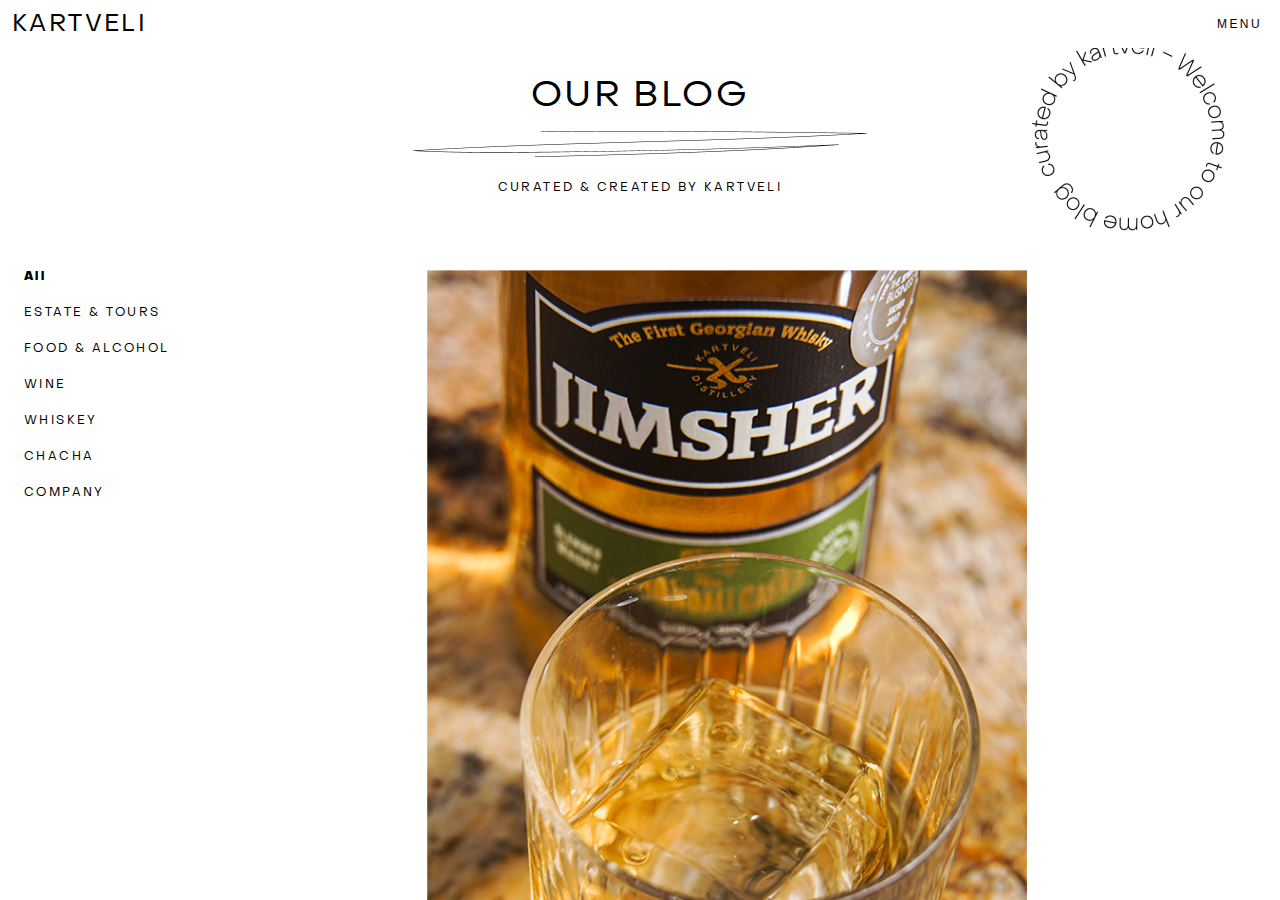
==== blog.html @ a3e2cf4c "Blog page" ====
<!DOCTYPE html>
<html lang="en">
  <head>
    <meta charset="UTF-8" />
    <meta http-equiv="X-UA-Compatible" content="IE=edge" />
    <meta name="viewport" content="width=device-width, initial-scale=1.0" />
    <link rel="stylesheet" href="./css/main.css" />
    <title>Document</title>
  </head>
  <body>
    <header class="black">
      <div class="line">
        <a href="index.html"> <h1>KARTVELI</h1></a>
        <button id="nav">MENU</button>
      </div>
      <nav id="navbar">
        <ul>
          <li class="empty-li"></li>
          <li class="empty-li"></li>
          <li class="empty-li"></li>
          <li class="empty-li"></li>
          <li class="empty-li"></li>
          <li class="empty-li"></li>
          <li><a href="index.html">HOME</a></li>
          <li><a href="blog.html">BLOG</a></li>
          <li><a href="history.html">HISTORY</a></li>
          <li><a href="strategy.html">STRATEGY</a></li>
          <li><a href="brands.html">OUR BRANDS</a></li>
          <li><a href="estate.html">ESTATE</a></li>
        </ul>
        <div class="flex space-between nav-bottom align-center">
          <div class="flex align-center">
            <img src="./assets/images/instagram.svg" />
            <img src="./assets/images/twitter.svg" />
            <img src="./assets/images/facebook.svg" />
            <a href="#" class="pl-2">CONTACT</a>
          </div>
          <div>
            <a href="#">EN</a>
            <a href="#">GE</a>
          </div>
        </div>
      </nav>
    </header>

    <section class="quarter-container blog-header">
      <h1>OUR BLOG</h1>
      <img src="./assets/images/blog/lines.png" />
      <h2>CURATED & created by kartveli</h2>
      <img class="blog-circle" src="./assets/images/blog/circletext.png" />
    </section>
    <section class="half-container blog">
      <div class="categories">
        <ul>
          <li class="active"><a href="?category=all">All</a></li>
          <li><a href="?category=estate">ESTATE & TOURS</a></li>
          <li><a href="?category=food">FOOD & ALCOHOL</a></li>
          <li><a href="?category=wine">WINE</a></li>
          <li><a href="?category=whiskey">WHISKEY</a></li>
          <li><a href="?category=chacha">CHACHA</a></li>
          <li><a href="?category=company">COMPANY</a></li>
        </ul>
      </div>
      <div class="blogs-container">
        <a href="blogpost.html">
          <div class="blogpost">
            <img src="./assets/images/blog/1.png" alt="Blog post image" />
            <p>WHiskey degustation Tours</p>
          </div></a
        >
        <a href="blogpost.html">
          <div class="blogpost">
            <img src="./assets/images/blog/2.png" alt="Blog post image" />
            <p>WHiskey degustation Tours</p>
          </div></a
        >
        <a href="blogpost.html">
          <div class="blogpost">
            <img src="./assets/images/blog/2.png" alt="Blog post image" />
            <p>WHiskey degustation Tours</p>
          </div></a
        >
        <a href="blogpost.html">
          <div class="blogpost">
            <img src="./assets/images/blog/2.png" alt="Blog post image" />
            <p>WHiskey degustation Tours</p>
          </div></a
        >
      </div>
    </section>
  </body>
  <script
    src="https://cdnjs.cloudflare.com/ajax/libs/jquery/3.6.0/jquery.min.js"
    integrity="sha512-894YE6QWD5I59HgZOGReFYm4dnWc1Qt5NtvYSaNcOP+u1T9qYdvdihz0PPSiiqn/+/3e7Jo4EaG7TubfWGUrMQ=="
    crossorigin="anonymous"
    referrerpolicy="no-referrer"
  ></script>
  <script src="./js/index.js"></script>
</html>
---- css/main.css ----
/* http://meyerweb.com/eric/tools/css/reset/ 
   v2.0 | 20110126
   License: none (public domain)
*/
html,
body,
div,
span,
applet,
object,
iframe,
h1,
h2,
h3,
h4,
h5,
h6,
p,
blockquote,
pre,
a,
abbr,
acronym,
address,
big,
cite,
code,
del,
dfn,
em,
img,
ins,
kbd,
q,
s,
samp,
small,
strike,
strong,
sub,
sup,
tt,
var,
b,
u,
i,
center,
dl,
dt,
dd,
ol,
ul,
li,
fieldset,
form,
label,
legend,
table,
caption,
tbody,
tfoot,
thead,
tr,
th,
td,
article,
aside,
canvas,
details,
embed,
figure,
figcaption,
footer,
header,
hgroup,
menu,
nav,
output,
ruby,
section,
summary,
time,
mark,
audio,
video {
  margin: 0;
  padding: 0;
  border: 0;
  font-size: 100%;
  font: inherit;
  vertical-align: baseline;
}

/* HTML5 display-role reset for older browsers */
article,
aside,
details,
figcaption,
figure,
footer,
header,
hgroup,
menu,
nav,
section {
  display: block;
}

body {
  line-height: 1;
}

ol,
ul {
  list-style: none;
}

blockquote,
q {
  quotes: none;
}

blockquote:before, blockquote:after {
  content: "";
  content: none;
}

q:before, q:after {
  content: "";
  content: none;
}

table {
  border-collapse: collapse;
  border-spacing: 0;
}

@font-face {
  font-family: "Object Sans Heavy Slanted";
  src: url("../assets/fonts/PPObjectSans-HeavySlanted.otf");
}

@font-face {
  font-family: "Object Sans Slanted";
  src: url("../assets/fonts/PPObjectSans-Slanted.otf");
}

@font-face {
  font-family: "Object Sans";
  src: url("../assets/fonts/PPObjectSans-Regular.otf");
}

@font-face {
  font-family: "Object Sans Heavy";
  src: url("../assets/fonts/PPObjectSans-Heavy.otf");
}

* {
  -webkit-box-sizing: border-box;
          box-sizing: border-box;
  text-decoration: none;
  scroll-behavior: smooth;
}

::-webkit-scrollbar {
  width: 0;
  /* Remove scrollbar space */
  background: transparent;
  /* Optional: just make scrollbar invisible */
}

/* Optional: show position indicator in red */
::-webkit-scrollbar-thumb {
  background: #ff0000;
}

@media only screen and (max-width: 768px) {
  .empty-li {
    display: none;
  }
}

.container {
  height: 100vh;
  width: 100vw;
  background-position: center;
  background-size: cover;
  display: -webkit-box;
  display: -ms-flexbox;
  display: flex;
  -webkit-box-align: center;
      -ms-flex-align: center;
          align-items: center;
  -webkit-box-pack: center;
      -ms-flex-pack: center;
          justify-content: center;
}

@media only screen and (max-width: 768px) {
  .container {
    height: -webkit-fill-available;
  }
}

.quarter-container {
  height: 30vh;
  width: 100%;
  background-position: center;
  background-size: cover;
  display: -webkit-box;
  display: -ms-flexbox;
  display: flex;
  -webkit-box-align: center;
      -ms-flex-align: center;
          align-items: center;
  -webkit-box-pack: center;
      -ms-flex-pack: center;
          justify-content: center;
}

@media only screen and (max-width: 768px) {
  .quarter-container {
    height: -webkit-fill-available;
  }
}

.half-container {
  height: 70vh;
  width: 100%;
  background-position: center;
  background-size: cover;
  display: -webkit-box;
  display: -ms-flexbox;
  display: flex;
  -webkit-box-align: center;
      -ms-flex-align: center;
          align-items: center;
  -webkit-box-pack: center;
      -ms-flex-pack: center;
          justify-content: center;
}

@media only screen and (max-width: 768px) {
  .half-container {
    height: -webkit-fill-available;
  }
}

.double-container {
  height: 150vh;
  width: 100%;
  background-position: center;
  background-size: cover;
  display: -webkit-box;
  display: -ms-flexbox;
  display: flex;
  -webkit-box-align: center;
      -ms-flex-align: center;
          align-items: center;
  -webkit-box-pack: center;
      -ms-flex-pack: center;
          justify-content: center;
}

@media only screen and (max-width: 768px) {
  .double-container {
    height: -webkit-fill-available;
  }
}

body {
  position: relative;
  font-family: "Object Sans";
  font-style: normal;
  font-weight: normal;
  letter-spacing: 0.2em;
  width: 100vw;
  overflow-x: hidden;
}

@media only screen and (max-width: 1366px) {
  body {
    font-size: 12px;
  }
}

.fixed-position {
  position: fixed;
  width: 100vw;
  height: 100vh;
}

.fixed-position header .line {
  background-color: transparent !important;
}

.fixed-position header .line h1 {
  color: #fff !important;
}

.fixed-position header .line button {
  color: #fff;
}

.flex {
  display: -webkit-box;
  display: -ms-flexbox;
  display: flex;
}

.space-evenly {
  -webkit-box-pack: space-evenly;
      -ms-flex-pack: space-evenly;
          justify-content: space-evenly;
}

.align-center {
  -webkit-box-align: center;
      -ms-flex-align: center;
          align-items: center;
}

.space-between {
  -webkit-box-pack: justify;
      -ms-flex-pack: justify;
          justify-content: space-between;
}

.pt-5 {
  padding-top: 5em;
}

.pl-2 {
  padding-left: 2em;
}

header {
  z-index: 5;
  position: fixed;
  top: 0;
  width: 100%;
}

header.black .line {
  background-color: #fff;
}

header.black .line h1 {
  color: #000;
}

header.black button {
  color: #000;
}

header .line {
  position: absolute;
  width: 100%;
  padding: 1em;
  z-index: 5;
  display: -webkit-box;
  display: -ms-flexbox;
  display: flex;
  -webkit-box-pack: justify;
      -ms-flex-pack: justify;
          justify-content: space-between;
}

header .line h1 {
  font-size: 2em;
  color: #fff;
}

header button {
  font-size: 1em;
  letter-spacing: 0.2em;
  color: #fff;
  background: transparent;
  border: none;
  cursor: pointer;
}

header .close {
  z-index: 5;
}

header nav {
  display: none;
  padding: 0;
  margin: 0;
  position: fixed;
  height: 100vh;
  width: 100vw;
  background: #000;
  z-index: 4;
  position: relative;
}

@media only screen and (max-width: 768px) {
  header nav {
    height: -webkit-fill-available;
  }
}

header nav ul {
  -webkit-box-flex: 1;
      -ms-flex: 1;
          flex: 1;
  width: 100%;
  height: 100%;
  display: -ms-grid;
  display: grid;
  -ms-grid-columns: (1fr)[6];
      grid-template-columns: repeat(6, 1fr);
  -ms-grid-rows: 1fr 1fr;
      grid-template-rows: 1fr 1fr;
}

@media only screen and (max-width: 768px) {
  header nav ul {
    -ms-grid-columns: 1fr;
        grid-template-columns: 1fr;
    height: auto;
    -ms-flex-item-align: center;
        -ms-grid-row-align: center;
        align-self: center;
  }
}

header nav ul li {
  border-right: 1px solid rgba(255, 255, 255, 0.1);
  border-bottom: 1px solid rgba(255, 255, 255, 0.1);
  text-align: center;
  padding-top: 5em;
  font-size: 1.6em;
}

@media only screen and (max-width: 768px) {
  header nav ul li {
    border: none;
    text-align: left;
    padding-left: 1em;
    padding-top: 2em;
  }
}

header nav ul li a {
  color: rgba(255, 255, 255, 0.5);
  text-decoration: none;
}

header nav ul li a:hover {
  color: #fff;
}

header .nav-bottom {
  padding: 1em;
  position: absolute;
  bottom: 0;
  width: 100%;
}

header .nav-bottom a {
  font-size: 1em;
  letter-spacing: 0.2em;
  color: #fff;
  background: transparent;
  border: none;
}

.primary-button {
  font-size: 1em;
  letter-spacing: 0.2em;
  color: #fff;
  background: transparent;
  border: none;
  cursor: pointer;
}

.sticky-bottom {
  color: #fff;
  position: fixed;
  bottom: 0;
  width: 100%;
  display: -webkit-box;
  display: -ms-flexbox;
  display: flex;
  -webkit-box-pack: justify;
      -ms-flex-pack: justify;
          justify-content: space-between;
  padding: 1em;
  z-index: 1;
}

.loading {
  height: 100vh;
  background-color: #000;
  display: -webkit-box;
  display: -ms-flexbox;
  display: flex;
  -webkit-box-pack: center;
      -ms-flex-pack: center;
          justify-content: center;
  -webkit-box-align: center;
      -ms-flex-align: center;
          align-items: center;
}

.loading h1 {
  color: #fff;
  font-size: 2.5em;
  font-family: "Object Sans";
  font-style: normal;
  line-height: 2.5em;
  letter-spacing: 0.2em;
  font-weight: 200;
}

.section-1 {
  background-image: url("../assets/images/main-background.png");
}

@media only screen and (max-width: 768px) {
  .section-1 {
    background-image: url("../assets/images/main-background-mobile.png");
  }
}

.section-1 p {
  width: 50vw;
  font-size: 6em;
  text-transform: uppercase;
  font-style: normal;
  font-weight: bold;
  color: #fff;
  padding-left: 20%;
}

@media only screen and (max-width: 768px) {
  .section-1 p {
    width: 80%;
    padding-left: 0;
    font-size: 3em;
    margin: auto;
  }
}

.section-2 {
  background-image: url("../assets/images/estates-background.png");
}

@media only screen and (max-width: 768px) {
  .section-2 {
    background-image: url("../assets/images/estates-background-mobile.png");
  }
}

.section-2 .center-box {
  -ms-flex-item-align: center;
      align-self: center;
  display: -webkit-box;
  display: -ms-flexbox;
  display: flex;
  -webkit-box-orient: vertical;
  -webkit-box-direction: normal;
      -ms-flex-direction: column;
          flex-direction: column;
}

.section-2 .center-box .main-header {
  font-size: 10em;
  text-transform: uppercase;
  font-style: normal;
  font-weight: bold;
  color: #fff;
}

@media only screen and (max-width: 768px) {
  .section-2 .center-box .main-header {
    font-size: 3em;
  }
}

.section-2 .center-box .italic-comment {
  font-size: 6em;
  text-transform: uppercase;
  font-style: italic;
  font-weight: bold;
  color: #fff;
  -ms-flex-item-align: end;
      align-self: flex-end;
}

@media only screen and (max-width: 768px) {
  .section-2 .center-box .italic-comment {
    font-size: 3em;
  }
}

@media only screen and (max-width: 768px) {
  .section-2 .center-box .mob-but {
    -webkit-box-orient: vertical;
    -webkit-box-direction: normal;
        -ms-flex-direction: column;
            flex-direction: column;
  }
  .section-2 .center-box .mob-but button {
    padding-top: 1em;
  }
}

.section-3 {
  background-image: url("../assets/images/brands-background.png");
}

@media only screen and (max-width: 768px) {
  .section-3 {
    background-image: url("../assets/images/brands-background-mobile.png");
  }
}

.section-3 .center-box {
  -ms-flex-item-align: center;
      align-self: center;
  display: -webkit-box;
  display: -ms-flexbox;
  display: flex;
  -webkit-box-orient: vertical;
  -webkit-box-direction: normal;
      -ms-flex-direction: column;
          flex-direction: column;
  width: 20vw;
}

@media only screen and (max-width: 768px) {
  .section-3 .center-box {
    width: 80%;
  }
}

.section-3 .center-box .main-header {
  font-size: 9em;
  text-transform: uppercase;
  font-style: normal;
  font-weight: bold;
  color: #fff;
  word-spacing: 100vw;
}

@media only screen and (max-width: 768px) {
  .section-3 .center-box .main-header {
    font-size: 3em;
  }
}

.section-4 {
  background-image: url("../assets/images/strategy-background.png");
}

@media only screen and (max-width: 768px) {
  .section-4 {
    background-image: url("../assets/images/strategy-background-mobile.png");
  }
}

.section-4 .center-box {
  -ms-flex-item-align: center;
      align-self: center;
  display: -webkit-box;
  display: -ms-flexbox;
  display: flex;
  -webkit-box-orient: vertical;
  -webkit-box-direction: normal;
      -ms-flex-direction: column;
          flex-direction: column;
  width: 50vw;
}

@media only screen and (max-width: 768px) {
  .section-4 .center-box {
    width: 80%;
  }
}

.section-4 .center-box .main-header {
  font-size: 9em;
  font-style: normal;
  font-weight: bold;
  color: #fff;
}

@media only screen and (max-width: 768px) {
  .section-4 .center-box .main-header {
    font-size: 3em;
  }
}

.brands {
  display: -ms-grid;
  display: grid;
  -ms-grid-columns: (1fr)[3];
      grid-template-columns: repeat(3, 1fr);
  grid-gap: 1em;
  padding: 6em 2em;
}

@media only screen and (max-width: 768px) {
  .brands {
    -ms-grid-columns: 1fr;
        grid-template-columns: 1fr;
  }
}

.brands .brand-container {
  position: relative;
}

.brands .brand-container .hover-effect {
  -webkit-transition: 0.5s ease;
  transition: 0.5s ease;
  opacity: 0;
  position: absolute;
  top: 50%;
  left: 50%;
  -webkit-transform: translate(-50%, -50%);
          transform: translate(-50%, -50%);
  -ms-transform: translate(-50%, -50%);
  text-align: center;
}

.brands .brand-container:hover img {
  opacity: 0.3;
}

.brands .brand-container:hover .hover-effect {
  opacity: 1;
}

.brands .text {
  background-color: #141414;
  color: #fff;
  padding: 1em 2em;
  cursor: pointer;
}

.brands a img {
  width: 100%;
  -webkit-transition: 0.5s ease;
  transition: 0.5s ease;
  -webkit-backface-visibility: hidden;
          backface-visibility: hidden;
}

.jimsher-1 {
  background-color: #141414;
  background-image: url("../assets/images/jimsher/1.png");
  position: relative;
}

.jimsher-1 .nav-secondary {
  display: -webkit-box;
  display: -ms-flexbox;
  display: flex;
  position: fixed;
  width: 55%;
  -webkit-box-pack: justify;
      -ms-flex-pack: justify;
          justify-content: space-between;
  padding: 2em 0;
  top: 0;
  z-index: 6;
}

.jimsher-1 .nav-secondary a {
  color: rgba(255, 255, 255, 0.5);
}

.jimsher-1 .nav-secondary a:hover {
  color: #fff;
}

.jimsher-1 h1 {
  font-size: 9em;
  position: absolute;
  left: 2rem;
  bottom: 2rem;
  color: #fff;
  letter-spacing: 0.2em;
}

.jimsher-2 {
  background-color: #141414;
  display: -ms-grid;
  display: grid;
  -ms-grid-columns: 1fr 1fr;
      grid-template-columns: 1fr 1fr;
}

.jimsher-2 .text {
  width: 60%;
  color: #fff;
  text-transform: uppercase;
}

.jimsher-3 {
  display: -ms-grid;
  display: grid;
  -ms-grid-columns: 1fr 1fr;
      grid-template-columns: 1fr 1fr;
}

.jimsher-3 .left {
  height: 100%;
  background-image: url("../assets/images/jimsher/2.png");
}

.jimsher-3 .right {
  height: 100%;
  background-image: url("../assets/images/jimsher/3.png");
}

.jimsher-4 {
  background-color: #141414;
}

.jimsher-4 p {
  font-size: 6em;
  text-transform: uppercase;
  width: 50%;
  color: #fff;
}

.jimsher-5 {
  display: -ms-grid;
  display: grid;
  -ms-grid-columns: 1fr 1fr;
      grid-template-columns: 1fr 1fr;
  background-color: #141414;
}

.jimsher-5 .left {
  font-size: 1.5em;
  text-transform: uppercase;
  width: 50%;
  color: #fff;
  margin: auto;
}

.jimsher-5 .right img {
  width: 70%;
}

.jimsher-6 {
  background-color: #141414;
  background-image: url("../assets/images/jimsher/5.png");
}

.jimsher-7 {
  background-color: #141414;
  display: -webkit-box;
  display: -ms-flexbox;
  display: flex;
  -webkit-box-align: end;
      -ms-flex-align: end;
          align-items: flex-end;
}

.jimsher-7 .center-text {
  position: relative;
  display: -webkit-box;
  display: -ms-flexbox;
  display: flex;
  -webkit-box-pack: center;
      -ms-flex-pack: center;
          justify-content: center;
  -webkit-box-align: end;
      -ms-flex-align: end;
          align-items: flex-end;
  width: 60%;
}

.jimsher-7 .center-text img {
  -ms-flex-item-align: end;
      align-self: flex-end;
  width: 100%;
}

.jimsher-7 .center-text .big {
  width: 50%;
  position: absolute;
  top: -2em;
  left: -3em;
  font-size: 6em;
  color: #fff;
  text-transform: uppercase;
}

.jimsher-7 .center-text .small {
  width: 22em;
  position: absolute;
  bottom: 2em;
  right: 2em;
  font-size: 1em;
  color: #fff;
  text-transform: uppercase;
}

.jimsher-8 {
  display: -ms-grid;
  display: grid;
  -ms-grid-columns: 1fr 1fr;
      grid-template-columns: 1fr 1fr;
  background-color: #141414;
}

.jimsher-8 .left {
  -ms-flex-item-align: center;
      -ms-grid-row-align: center;
      align-self: center;
}

.jimsher-8 .left p {
  font-size: 6em;
  text-transform: uppercase;
  width: 100%;
  color: #fff;
  margin: auto;
  text-align: right;
}

.jimsher-8 .right {
  -ms-flex-item-align: end;
      align-self: flex-end;
  padding-bottom: 2em;
}

.jimsher-8 .right p {
  font-size: 1.5em;
  text-transform: uppercase;
  width: 50%;
  color: #fff;
  margin: auto;
}

.jimsher-9 {
  background-color: #141414;
  background-image: url("../assets/images/jimsher/7.png");
}

.jimsher-10 {
  display: -ms-grid;
  display: grid;
  -ms-grid-columns: 1fr 1fr;
      grid-template-columns: 1fr 1fr;
  background-color: #141414;
}

.jimsher-10 .right p {
  font-size: 6em;
  text-transform: uppercase;
  width: 70%;
  color: #fff;
  margin: auto;
}

.jimsher-11 {
  display: -ms-grid;
  display: grid;
  -ms-grid-columns: 7fr 3fr;
      grid-template-columns: 7fr 3fr;
  background-color: #141414;
  overflow: hidden;
}

.jimsher-11 .left {
  position: relative;
}

.jimsher-11 .left img {
  width: 100%;
  -o-object-fit: contain;
     object-fit: contain;
}

.jimsher-11 .left p {
  font-size: 1.5em;
  color: #fff;
  text-transform: uppercase;
  position: absolute;
  top: 50%;
  -webkit-transform: translateY(-50%);
          transform: translateY(-50%);
  left: 90%;
  width: 30%;
}

.blog-header {
  display: -webkit-box;
  display: -ms-flexbox;
  display: flex;
  -webkit-box-orient: vertical;
  -webkit-box-direction: normal;
      -ms-flex-direction: column;
          flex-direction: column;
  position: relative;
}

.blog-header h1 {
  font-size: 3em;
  padding-bottom: 0.5em;
}

.blog-header h2 {
  text-transform: uppercase;
  padding-top: 2em;
}

.blog-header .blog-circle {
  right: 4em;
  position: absolute;
}

.blog {
  display: -ms-grid;
  display: grid;
  -ms-grid-columns: 1fr 2fr;
      grid-template-columns: 1fr 2fr;
  -webkit-box-align: start;
      -ms-flex-align: start;
          align-items: flex-start;
}

.blog ul {
  padding-left: 2em;
}

.blog ul li {
  padding-bottom: 2em;
}

.blog ul li a {
  color: #000;
  -webkit-transition: 300ms all ease;
  transition: 300ms all ease;
}

.blog ul li a:hover {
  color: #ff0e0d;
}

.blog ul li.active {
  font-family: "Object Sans Heavy";
}

.blog .blogs-container {
  height: 100%;
  width: 95%;
  overflow-y: scroll;
  display: -webkit-box;
  display: -ms-flexbox;
  display: flex;
  -ms-flex-wrap: wrap;
      flex-wrap: wrap;
  grid-gap: 3em;
  /* Track */
  /* Handle */
  /* Handle on hover */
}

.blog .blogs-container .blogpost:hover {
  -webkit-transition: 300ms all ease;
  transition: 300ms all ease;
  -webkit-transform: scale(1.01);
          transform: scale(1.01);
}

.blog .blogs-container .blogpost p {
  padding-top: 2em;
  font-size: 1.5em;
  text-transform: uppercase;
  color: #000;
}

.blog .blogs-container::-webkit-scrollbar {
  width: 1px;
}

.blog .blogs-container::-webkit-scrollbar-track {
  background: transparent;
}

.blog .blogs-container::-webkit-scrollbar-thumb {
  background: #000;
}

.blog .blogs-container::-webkit-scrollbar-thumb:hover {
  background: rgba(0, 0, 0, 0.5);
}
/*# sourceMappingURL=main.css.map */
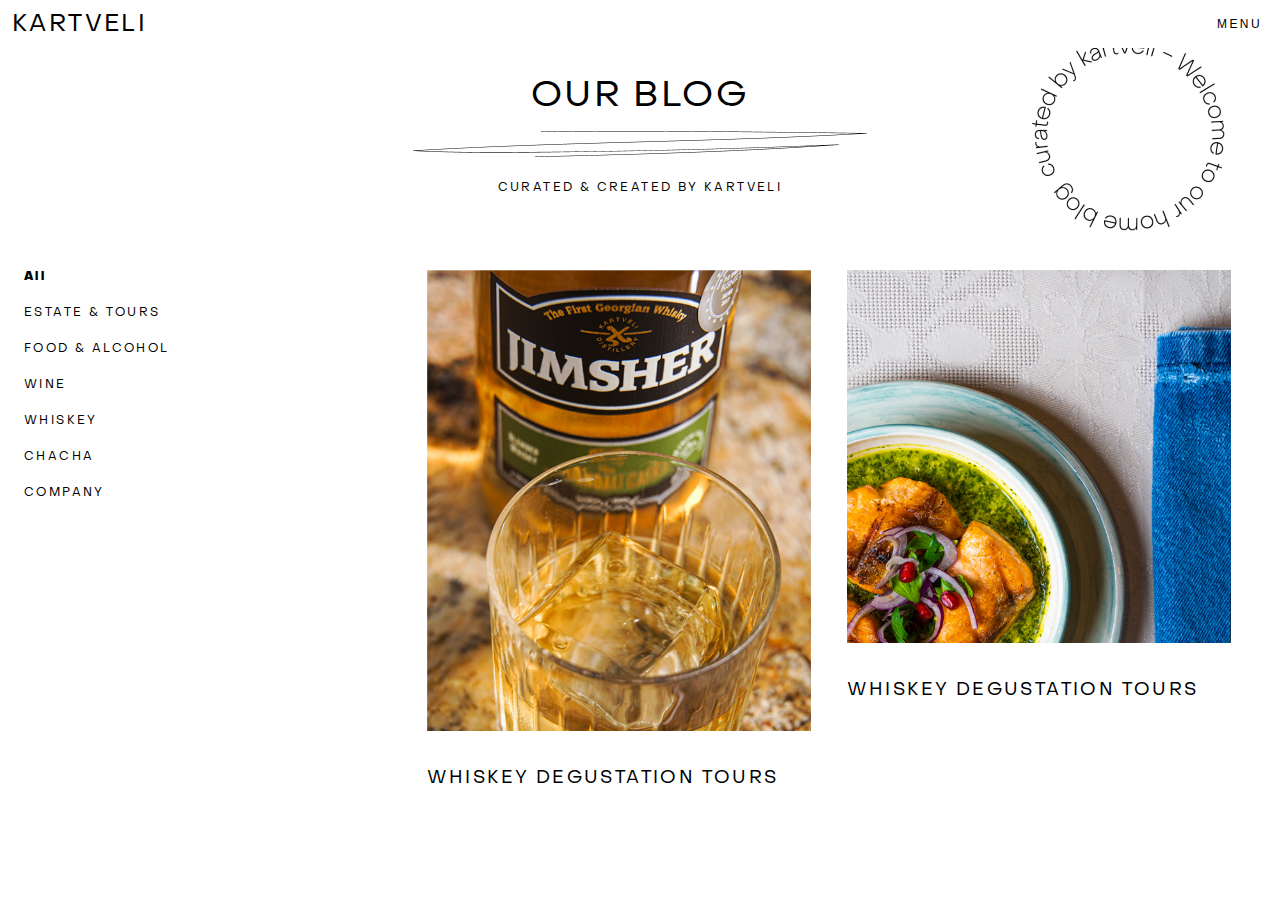
==== commit 9d572b8f: "mobile responsive" ====
--- a/blog.html
+++ b/blog.html
@@ -30,10 +30,10 @@
         </ul>
         <div class="flex space-between nav-bottom align-center">
           <div class="flex align-center">
-            <img src="./assets/images/instagram.svg" />
-            <img src="./assets/images/twitter.svg" />
-            <img src="./assets/images/facebook.svg" />
-            <a href="#" class="pl-2">CONTACT</a>
+            <img loading="lazy" src="./assets/images/instagram.svg" />
+            <img loading="lazy" src="./assets/images/twitter.svg" />
+            <img loading="lazy" src="./assets/images/facebook.svg" />
+            <a href="contact.html" class="pl-2">CONTACT</a>
           </div>
           <div>
             <a href="#">EN</a>
@@ -45,9 +45,13 @@
 
     <section class="quarter-container blog-header">
       <h1>OUR BLOG</h1>
-      <img src="./assets/images/blog/lines.png" />
+      <img class="line" loading="lazy" src="./assets/images/blog/lines.png" />
       <h2>CURATED & created by kartveli</h2>
-      <img class="blog-circle" src="./assets/images/blog/circletext.png" />
+      <img
+        loading="lazy"
+        class="blog-circle"
+        src="./assets/images/blog/circletext.png"
+      />
     </section>
     <section class="half-container blog">
       <div class="categories">
@@ -62,30 +66,26 @@
         </ul>
       </div>
       <div class="blogs-container">
-        <a href="blogpost.html">
-          <div class="blogpost">
-            <img src="./assets/images/blog/1.png" alt="Blog post image" />
-            <p>WHiskey degustation Tours</p>
-          </div></a
-        >
-        <a href="blogpost.html">
-          <div class="blogpost">
-            <img src="./assets/images/blog/2.png" alt="Blog post image" />
-            <p>WHiskey degustation Tours</p>
-          </div></a
-        >
-        <a href="blogpost.html">
-          <div class="blogpost">
-            <img src="./assets/images/blog/2.png" alt="Blog post image" />
-            <p>WHiskey degustation Tours</p>
-          </div></a
-        >
-        <a href="blogpost.html">
-          <div class="blogpost">
-            <img src="./assets/images/blog/2.png" alt="Blog post image" />
-            <p>WHiskey degustation Tours</p>
-          </div></a
-        >
+        <div class="blogpost">
+          <a href="blogpost.html">
+            <img
+              loading="lazy"
+              src="./assets/images/blog/1.png"
+              alt="Blog post image"
+            />
+          </a>
+          <a href="blogpost.html"> <p>WHiskey degustation Tours</p></a>
+        </div>
+        <div class="blogpost">
+          <a href="blogpost.html">
+            <img
+              loading="lazy"
+              src="./assets/images/blog/2.png"
+              alt="Blog post image"
+            />
+          </a>
+          <a href="blogpost.html"> <p>WHiskey degustation Tours</p></a>
+        </div>
       </div>
     </section>
   </body>
--- a/css/main.css
+++ b/css/main.css
@@ -198,7 +198,8 @@
 
 @media only screen and (max-width: 768px) {
   .container {
-    height: -webkit-fill-available;
+    height: auto;
+    padding: 2em 1em;
   }
 }
 
@@ -242,7 +243,7 @@
 
 @media only screen and (max-width: 768px) {
   .half-container {
-    height: -webkit-fill-available;
+    height: 30vh;
   }
 }
 
@@ -306,6 +307,13 @@
   display: -webkit-box;
   display: -ms-flexbox;
   display: flex;
+}
+
+.column {
+  -webkit-box-orient: vertical;
+  -webkit-box-direction: normal;
+      -ms-flex-direction: column;
+          flex-direction: column;
 }
 
 .space-evenly {
@@ -398,7 +406,7 @@
 
 @media only screen and (max-width: 768px) {
   header nav {
-    height: -webkit-fill-available;
+    height: 100vh;
   }
 }
 
@@ -755,6 +763,13 @@
   background-color: #141414;
   background-image: url("../assets/images/jimsher/1.png");
   position: relative;
+  height: 100vh;
+}
+
+@media only screen and (max-width: 768px) {
+  .jimsher-1 {
+    height: -webkit-fill-available;
+  }
 }
 
 .jimsher-1 .nav-secondary {
@@ -771,6 +786,22 @@
   z-index: 6;
 }
 
+@media only screen and (max-width: 768px) {
+  .jimsher-1 .nav-secondary {
+    width: 100%;
+    padding: 1em;
+    left: 0;
+    top: 50%;
+    -webkit-box-orient: vertical;
+    -webkit-box-direction: normal;
+        -ms-flex-direction: column;
+            flex-direction: column;
+    grid-gap: 2em;
+    position: absolute;
+    z-index: 999;
+  }
+}
+
 .jimsher-1 .nav-secondary a {
   color: rgba(255, 255, 255, 0.5);
 }
@@ -786,6 +817,12 @@
   bottom: 2rem;
   color: #fff;
   letter-spacing: 0.2em;
+}
+
+@media only screen and (max-width: 768px) {
+  .jimsher-1 h1 {
+    font-size: 3em;
+  }
 }
 
 .jimsher-2 {
@@ -796,10 +833,23 @@
       grid-template-columns: 1fr 1fr;
 }
 
+@media only screen and (max-width: 768px) {
+  .jimsher-2 {
+    -ms-grid-columns: 1fr;
+        grid-template-columns: 1fr;
+  }
+}
+
 .jimsher-2 .text {
   width: 60%;
   color: #fff;
   text-transform: uppercase;
+}
+
+@media only screen and (max-width: 768px) {
+  .jimsher-2 .text {
+    width: 100%;
+  }
 }
 
 .jimsher-3 {
@@ -814,9 +864,23 @@
   background-image: url("../assets/images/jimsher/2.png");
 }
 
+@media only screen and (max-width: 768px) {
+  .jimsher-3 .left {
+    background-size: cover;
+    background-repeat: no-repeat;
+  }
+}
+
 .jimsher-3 .right {
   height: 100%;
   background-image: url("../assets/images/jimsher/3.png");
+}
+
+@media only screen and (max-width: 768px) {
+  .jimsher-3 .right {
+    background-size: cover;
+    background-repeat: no-repeat;
+  }
 }
 
 .jimsher-4 {
@@ -828,6 +892,14 @@
   text-transform: uppercase;
   width: 50%;
   color: #fff;
+}
+
+@media only screen and (max-width: 768px) {
+  .jimsher-4 p {
+    width: 100%;
+    font-size: 3em;
+    text-align: center;
+  }
 }
 
 .jimsher-5 {
@@ -838,6 +910,13 @@
   background-color: #141414;
 }
 
+@media only screen and (max-width: 768px) {
+  .jimsher-5 {
+    -ms-grid-columns: 1fr;
+        grid-template-columns: 1fr;
+  }
+}
+
 .jimsher-5 .left {
   font-size: 1.5em;
   text-transform: uppercase;
@@ -846,8 +925,21 @@
   margin: auto;
 }
 
+@media only screen and (max-width: 768px) {
+  .jimsher-5 .left {
+    width: 100%;
+    padding: 2em 0;
+  }
+}
+
 .jimsher-5 .right img {
   width: 70%;
+}
+
+@media only screen and (max-width: 768px) {
+  .jimsher-5 .right img {
+    width: 100%;
+  }
 }
 
 .jimsher-6 {
@@ -855,6 +947,12 @@
   background-image: url("../assets/images/jimsher/5.png");
 }
 
+@media only screen and (max-width: 768px) {
+  .jimsher-6 {
+    height: 30vh;
+  }
+}
+
 .jimsher-7 {
   background-color: #141414;
   display: -webkit-box;
@@ -863,6 +961,12 @@
   -webkit-box-align: end;
       -ms-flex-align: end;
           align-items: flex-end;
+}
+
+@media only screen and (max-width: 768px) {
+  .jimsher-7 {
+    padding: 1em;
+  }
 }
 
 .jimsher-7 .center-text {
@@ -879,6 +983,19 @@
   width: 60%;
 }
 
+@media only screen and (max-width: 768px) {
+  .jimsher-7 .center-text {
+    width: 100%;
+    -webkit-box-align: start;
+        -ms-flex-align: start;
+            align-items: flex-start;
+    -webkit-box-orient: vertical;
+    -webkit-box-direction: normal;
+        -ms-flex-direction: column;
+            flex-direction: column;
+  }
+}
+
 .jimsher-7 .center-text img {
   -ms-flex-item-align: end;
       align-self: flex-end;
@@ -895,6 +1012,16 @@
   text-transform: uppercase;
 }
 
+@media only screen and (max-width: 768px) {
+  .jimsher-7 .center-text .big {
+    width: 100%;
+    position: relative;
+    font-size: 2em;
+    top: auto;
+    left: auto;
+  }
+}
+
 .jimsher-7 .center-text .small {
   width: 22em;
   position: absolute;
@@ -913,6 +1040,14 @@
   background-color: #141414;
 }
 
+@media only screen and (max-width: 768px) {
+  .jimsher-8 {
+    -ms-grid-columns: 1fr;
+        grid-template-columns: 1fr;
+    padding: 1em;
+  }
+}
+
 .jimsher-8 .left {
   -ms-flex-item-align: center;
       -ms-grid-row-align: center;
@@ -928,6 +1063,13 @@
   text-align: right;
 }
 
+@media only screen and (max-width: 768px) {
+  .jimsher-8 .left p {
+    font-size: 2em;
+    text-align: left;
+  }
+}
+
 .jimsher-8 .right {
   -ms-flex-item-align: end;
       align-self: flex-end;
@@ -942,9 +1084,22 @@
   margin: auto;
 }
 
+@media only screen and (max-width: 768px) {
+  .jimsher-8 .right p {
+    width: 100%;
+  }
+}
+
 .jimsher-9 {
   background-color: #141414;
   background-image: url("../assets/images/jimsher/7.png");
+}
+
+@media only screen and (max-width: 768px) {
+  .jimsher-9 {
+    height: 30vh;
+    padding: 1em;
+  }
 }
 
 .jimsher-10 {
@@ -955,12 +1110,27 @@
   background-color: #141414;
 }
 
+@media only screen and (max-width: 768px) {
+  .jimsher-10 {
+    -ms-grid-columns: 1fr;
+        grid-template-columns: 1fr;
+    padding: 1em;
+  }
+}
+
 .jimsher-10 .right p {
   font-size: 6em;
   text-transform: uppercase;
   width: 70%;
   color: #fff;
   margin: auto;
+}
+
+@media only screen and (max-width: 768px) {
+  .jimsher-10 .right p {
+    width: 100%;
+    font-size: 2em;
+  }
 }
 
 .jimsher-11 {
@@ -972,6 +1142,14 @@
   overflow: hidden;
 }
 
+@media only screen and (max-width: 768px) {
+  .jimsher-11 {
+    -ms-grid-columns: 1fr;
+        grid-template-columns: 1fr;
+    padding: 1em;
+  }
+}
+
 .jimsher-11 .left {
   position: relative;
 }
@@ -994,6 +1172,17 @@
   width: 30%;
 }
 
+@media only screen and (max-width: 768px) {
+  .jimsher-11 .left p {
+    top: auto;
+    position: relative;
+    left: auto;
+    width: 100%;
+    -webkit-transform: none;
+            transform: none;
+  }
+}
+
 .blog-header {
   display: -webkit-box;
   display: -ms-flexbox;
@@ -1005,6 +1194,18 @@
   position: relative;
 }
 
+@media only screen and (max-width: 768px) {
+  .blog-header {
+    padding-top: 4rem;
+  }
+}
+
+@media only screen and (max-width: 768px) {
+  .blog-header .line {
+    display: none;
+  }
+}
+
 .blog-header h1 {
   font-size: 3em;
   padding-bottom: 0.5em;
@@ -1015,9 +1216,21 @@
   padding-top: 2em;
 }
 
+@media only screen and (max-width: 768px) {
+  .blog-header h2 {
+    display: none;
+  }
+}
+
 .blog-header .blog-circle {
   right: 4em;
   position: absolute;
+}
+
+@media only screen and (max-width: 768px) {
+  .blog-header .blog-circle {
+    display: none;
+  }
 }
 
 .blog {
@@ -1030,8 +1243,22 @@
           align-items: flex-start;
 }
 
+@media only screen and (max-width: 768px) {
+  .blog {
+    -ms-grid-columns: 1fr;
+        grid-template-columns: 1fr;
+    padding: 1em;
+  }
+}
+
 .blog ul {
   padding-left: 2em;
+}
+
+@media only screen and (max-width: 768px) {
+  .blog ul {
+    display: none;
+  }
 }
 
 .blog ul li {
@@ -1054,7 +1281,7 @@
 
 .blog .blogs-container {
   height: 100%;
-  width: 95%;
+  width: 100%;
   overflow-y: scroll;
   display: -webkit-box;
   display: -ms-flexbox;
@@ -1067,6 +1294,22 @@
   /* Handle on hover */
 }
 
+@media only screen and (max-width: 768px) {
+  .blog .blogs-container .blogpost {
+    width: 100%;
+  }
+}
+
+.blog .blogs-container .blogpost img {
+  width: 30vw;
+}
+
+@media only screen and (max-width: 768px) {
+  .blog .blogs-container .blogpost img {
+    width: 100%;
+  }
+}
+
 .blog .blogs-container .blogpost:hover {
   -webkit-transition: 300ms all ease;
   transition: 300ms all ease;
@@ -1075,12 +1318,18 @@
 }
 
 .blog .blogs-container .blogpost p {
-  padding-top: 2em;
+  padding: 2em 0;
   font-size: 1.5em;
   text-transform: uppercase;
   color: #000;
 }
 
+@media only screen and (max-width: 768px) {
+  .blog .blogs-container .blogpost p {
+    text-align: center;
+  }
+}
+
 .blog .blogs-container::-webkit-scrollbar {
   width: 1px;
 }
@@ -1096,4 +1345,783 @@
 .blog .blogs-container::-webkit-scrollbar-thumb:hover {
   background: rgba(0, 0, 0, 0.5);
 }
+
+.blogpost-container {
+  width: 70vw;
+}
+
+@media only screen and (max-width: 768px) {
+  .blogpost-container {
+    width: 100%;
+    padding: 1em;
+  }
+}
+
+.blogpost-header {
+  display: -webkit-box;
+  display: -ms-flexbox;
+  display: flex;
+  -webkit-box-orient: vertical;
+  -webkit-box-direction: normal;
+      -ms-flex-direction: column;
+          flex-direction: column;
+  position: relative;
+}
+
+.blogpost-header h1 {
+  font-size: 3em;
+  padding: 0.5em 0;
+  text-transform: uppercase;
+}
+
+@media only screen and (max-width: 768px) {
+  .blogpost-header h1 {
+    text-align: center;
+    padding: 2rem 0;
+  }
+}
+
+.blogpost-header h2 {
+  text-transform: uppercase;
+  padding-top: 2em;
+}
+
+.blogpost-header p {
+  text-transform: uppercase;
+}
+
+.blogpost-1 {
+  margin: auto;
+}
+
+.blogpost-1 img {
+  width: 100%;
+}
+
+.blogpost-2 {
+  display: -webkit-box;
+  display: -ms-flexbox;
+  display: flex;
+  -webkit-box-orient: vertical;
+  -webkit-box-direction: normal;
+      -ms-flex-direction: column;
+          flex-direction: column;
+  width: 40%;
+  -webkit-box-pack: start;
+      -ms-flex-pack: start;
+          justify-content: flex-start;
+  -webkit-box-align: start;
+      -ms-flex-align: start;
+          align-items: flex-start;
+  margin: auto;
+}
+
+.blogpost-2 p {
+  padding-top: 2em;
+}
+
+@media only screen and (max-width: 768px) {
+  .blogpost-2 {
+    width: 100%;
+    padding: 0 1em;
+  }
+}
+
+.blogpost-3 {
+  display: -ms-grid;
+  display: grid;
+  -ms-grid-columns: 1fr 1fr;
+      grid-template-columns: 1fr 1fr;
+  width: 80%;
+  margin: auto;
+}
+
+@media only screen and (max-width: 768px) {
+  .blogpost-3 {
+    -ms-grid-columns: 1fr;
+        grid-template-columns: 1fr;
+    width: 100%;
+    padding: 0 1em;
+  }
+}
+
+.blogpost-3 .left {
+  display: -webkit-box;
+  display: -ms-flexbox;
+  display: flex;
+  width: 100%;
+  -webkit-box-pack: center;
+      -ms-flex-pack: center;
+          justify-content: center;
+}
+
+.blogpost-3 .left p {
+  width: 50%;
+}
+
+@media only screen and (max-width: 768px) {
+  .blogpost-3 .left p {
+    width: 100%;
+  }
+}
+
+.blogpost-3 .right img {
+  width: 100%;
+}
+
+.blogpost-4 {
+  display: -webkit-box;
+  display: -ms-flexbox;
+  display: flex;
+  -webkit-box-orient: vertical;
+  -webkit-box-direction: normal;
+      -ms-flex-direction: column;
+          flex-direction: column;
+  width: 40%;
+  -webkit-box-pack: center;
+      -ms-flex-pack: center;
+          justify-content: center;
+  -webkit-box-align: start;
+      -ms-flex-align: start;
+          align-items: flex-start;
+  margin: auto;
+}
+
+@media only screen and (max-width: 768px) {
+  .blogpost-4 {
+    width: 100%;
+    padding: 0 1em;
+  }
+}
+
+.blogpost-4 p {
+  padding-top: 2em;
+}
+
+.blogpost-5 {
+  display: -ms-grid;
+  display: grid;
+  -ms-grid-columns: 1fr 1fr;
+      grid-template-columns: 1fr 1fr;
+  width: 80%;
+  grid-gap: 1em;
+  margin: auto;
+}
+
+@media only screen and (max-width: 768px) {
+  .blogpost-5 {
+    -ms-grid-columns: 1fr;
+        grid-template-columns: 1fr;
+    width: 100%;
+    padding: 0 1em;
+  }
+}
+
+.blogpost-5 .left img {
+  width: 100%;
+}
+
+.blogpost-5 .right img {
+  width: 100%;
+}
+
+.strategy {
+  background-image: url("../assets/images/strategy/map.svg");
+  background-size: contain;
+  background-repeat: no-repeat;
+}
+
+@media only screen and (max-width: 768px) {
+  .strategy {
+    background-image: url("../assets/images/strategy/map-mobile.svg");
+  }
+}
+
+.contact {
+  display: -ms-grid;
+  display: grid;
+  -ms-grid-columns: 6fr 4fr;
+      grid-template-columns: 6fr 4fr;
+}
+
+@media only screen and (max-width: 768px) {
+  .contact {
+    -ms-grid-columns: 1fr;
+        grid-template-columns: 1fr;
+  }
+}
+
+.contact .left {
+  display: -ms-grid;
+  display: grid;
+  -ms-grid-columns: 1fr 1fr;
+      grid-template-columns: 1fr 1fr;
+  -webkit-box-orient: vertical;
+  -webkit-box-direction: normal;
+      -ms-flex-direction: column;
+          flex-direction: column;
+  -webkit-box-align: center;
+      -ms-flex-align: center;
+          align-items: center;
+  -webkit-box-pack: center;
+      -ms-flex-pack: center;
+          justify-content: center;
+  height: 100%;
+}
+
+@media only screen and (max-width: 768px) {
+  .contact .left {
+    -ms-grid-columns: 1fr;
+        grid-template-columns: 1fr;
+    padding-top: 5em;
+    padding-left: 1em;
+  }
+}
+
+.contact .left h1 {
+  color: #000;
+  font-size: 4em;
+}
+
+@media only screen and (max-width: 768px) {
+  .contact .left h1 {
+    padding-bottom: 0.5em;
+    font-size: 2em;
+  }
+}
+
+@media only screen and (max-width: 768px) {
+  .contact .left .empty {
+    display: none;
+  }
+}
+
+.contact .left .topleft {
+  -ms-flex-item-align: end;
+      align-self: flex-end;
+  justify-self: flex-end;
+}
+
+@media only screen and (max-width: 768px) {
+  .contact .left .topleft {
+    -ms-flex-item-align: start;
+        align-self: flex-start;
+    justify-self: flex-start;
+    padding-bottom: 2em;
+  }
+}
+
+.contact .left .bottomleft {
+  justify-self: flex-end;
+}
+
+@media only screen and (max-width: 768px) {
+  .contact .left .bottomleft {
+    justify-self: flex-start;
+    padding-bottom: 2em;
+  }
+}
+
+.contact .left .bottomright {
+  -ms-grid-column-align: center;
+      justify-self: center;
+}
+
+@media only screen and (max-width: 768px) {
+  .contact .left .bottomright {
+    justify-self: flex-start;
+  }
+}
+
+.contact .right {
+  height: 100%;
+  cursor: pointer;
+  background-image: url("../assets/images/contact/map.svg");
+  background-position: center;
+}
+
+@media only screen and (max-width: 768px) {
+  .contact .right {
+    height: 50vh;
+  }
+}
+
+.history-1 {
+  display: -webkit-box;
+  display: -ms-flexbox;
+  display: flex;
+  -webkit-box-orient: vertical;
+  -webkit-box-direction: normal;
+      -ms-flex-direction: column;
+          flex-direction: column;
+}
+
+.history-1 h1 {
+  padding-bottom: 6em;
+}
+
+.history-1 img {
+  padding-bottom: 8em;
+}
+
+.history-1 p {
+  width: 40%;
+  text-align: center;
+  line-height: 2em;
+}
+
+@media only screen and (max-width: 768px) {
+  .history-1 p {
+    width: 100%;
+    padding: 0 1em;
+  }
+}
+
+.history-2 {
+  background: #000;
+}
+
+.history-3 {
+  display: -ms-grid;
+  display: grid;
+  -ms-grid-columns: 1fr 1fr;
+      grid-template-columns: 1fr 1fr;
+}
+
+@media only screen and (max-width: 768px) {
+  .history-3 {
+    -ms-grid-columns: 1fr;
+        grid-template-columns: 1fr;
+  }
+}
+
+.history-3 .left {
+  -ms-flex-item-align: center;
+      -ms-grid-row-align: center;
+      align-self: center;
+  justify-self: flex-end;
+}
+
+.history-3 .left img {
+  width: 80%;
+}
+
+@media only screen and (max-width: 768px) {
+  .history-3 .left img {
+    width: 100%;
+  }
+}
+
+.history-3 .right {
+  width: 50%;
+  padding-left: 5em;
+}
+
+.history-3 .right p {
+  line-height: 1.5em;
+}
+
+.history-4 {
+  display: -ms-grid;
+  display: grid;
+  -ms-grid-columns: 1fr 1fr;
+      grid-template-columns: 1fr 1fr;
+}
+
+@media only screen and (max-width: 768px) {
+  .history-4 {
+    -ms-grid-columns: 1fr;
+        grid-template-columns: 1fr;
+  }
+}
+
+.history-4 .right {
+  justify-self: flex-start;
+  -ms-flex-item-align: center;
+      -ms-grid-row-align: center;
+      align-self: center;
+}
+
+.history-4 .right img {
+  width: 80%;
+}
+
+@media only screen and (max-width: 768px) {
+  .history-4 .right img {
+    width: 100%;
+  }
+}
+
+.history-4 .left {
+  justify-self: flex-end;
+  width: 50%;
+  padding-right: 5em;
+}
+
+@media only screen and (max-width: 768px) {
+  .history-4 .left {
+    width: 100%;
+    padding: 0;
+  }
+}
+
+.history-4 .left p {
+  line-height: 1.5em;
+  padding-bottom: 1em;
+}
+
+.history-5 {
+  background-image: url("../assets/images/history/6.png");
+}
+
+.history-6 h2 {
+  text-transform: uppercase;
+}
+
+.history-7 {
+  background-image: url("../assets/images/history/7.png");
+  position: relative;
+}
+
+.history-7 h3 {
+  position: absolute;
+  bottom: 45em;
+  left: 6em;
+  width: 25%;
+  color: #fff;
+  text-transform: uppercase;
+}
+
+.history-7 p {
+  position: absolute;
+  width: 42%;
+  bottom: 5em;
+  right: 6em;
+  color: #fff;
+  line-height: 1.5em;
+  text-transform: uppercase;
+}
+
+.history-8 {
+  background-image: url("../assets/images/history/8.png");
+  position: relative;
+}
+
+.history-10 {
+  display: -ms-grid;
+  display: grid;
+  -ms-grid-columns: 1fr 1fr;
+      grid-template-columns: 1fr 1fr;
+}
+
+@media only screen and (max-width: 768px) {
+  .history-10 {
+    -ms-grid-columns: 1fr;
+        grid-template-columns: 1fr;
+  }
+}
+
+.history-10 p {
+  width: 50%;
+  text-transform: uppercase;
+}
+
+.history-10 .left {
+  display: -webkit-box;
+  display: -ms-flexbox;
+  display: flex;
+  -webkit-box-pack: end;
+      -ms-flex-pack: end;
+          justify-content: flex-end;
+}
+
+.history-11 {
+  background-image: url("../assets/images/history/9.png");
+  position: relative;
+}
+
+.estate {
+  overflow: hidden;
+  background-color: #000;
+  background-image: url("../assets/images/estate/background.png");
+  background-size: contain;
+  background-repeat: no-repeat;
+  padding: 0;
+  margin: 0;
+  height: 100vh;
+  width: 100vw;
+  position: relative;
+}
+
+@media only screen and (max-width: 768px) {
+  .estate {
+    height: 100vh;
+    background-size: cover;
+    background-image: url("../assets/images/estate/background-mobile.png");
+  }
+}
+
+.estate .modal {
+  display: none;
+  z-index: 999;
+  position: absolute;
+  right: 0;
+  width: 40vw;
+  height: 100vh;
+  background-color: #fff;
+  color: #000;
+  -webkit-box-orient: vertical;
+  -webkit-box-direction: normal;
+      -ms-flex-direction: column;
+          flex-direction: column;
+}
+
+@media only screen and (max-width: 768px) {
+  .estate .modal {
+    width: 100%;
+  }
+}
+
+.estate .modal #museumclose {
+  position: absolute;
+  right: 1em;
+  top: 1em;
+  cursor: pointer;
+}
+
+.estate .modal .cont {
+  /* Track */
+  /* Handle */
+  /* Handle on hover */
+  -ms-flex-item-align: end;
+      align-self: flex-end;
+  overflow-y: scroll;
+  height: 90%;
+  width: 95%;
+  display: -webkit-box;
+  display: -ms-flexbox;
+  display: flex;
+  -webkit-box-orient: vertical;
+  -webkit-box-direction: normal;
+      -ms-flex-direction: column;
+          flex-direction: column;
+  -webkit-box-align: center;
+      -ms-flex-align: center;
+          align-items: center;
+  margin: auto;
+  padding: 4em 8em;
+}
+
+.estate .modal .cont::-webkit-scrollbar {
+  width: 1px;
+}
+
+.estate .modal .cont::-webkit-scrollbar-track {
+  background: transparent;
+}
+
+.estate .modal .cont::-webkit-scrollbar-thumb {
+  background: #000;
+}
+
+.estate .modal .cont::-webkit-scrollbar-thumb:hover {
+  background: rgba(0, 0, 0, 0.5);
+}
+
+@media only screen and (max-width: 768px) {
+  .estate .modal .cont {
+    padding: 1rem;
+  }
+}
+
+.estate .modal .cont h2 {
+  font-size: 2.5em;
+  padding-bottom: 1em;
+}
+
+.estate .modal .cont img {
+  width: 50%;
+}
+
+.estate .modal .cont p {
+  padding-top: 2em;
+}
+
+.estate .modal .cont .tt {
+  padding-bottom: 3em;
+}
+
+.estate .categories {
+  position: absolute;
+  left: 0;
+}
+
+@media only screen and (max-width: 768px) {
+  .estate .categories {
+    display: none;
+  }
+}
+
+.estate .categories ul {
+  margin-left: 1em;
+}
+
+.estate .categories ul li {
+  padding: 1em 0;
+}
+
+.estate .categories ul li a {
+  color: #fff;
+}
+
+.estate .emptyul {
+  -webkit-box-flex: 1;
+      -ms-flex: 1;
+          flex: 1;
+  width: 100%;
+  height: 100%;
+  display: -ms-grid;
+  display: grid;
+  -ms-grid-columns: 3fr 4fr 6fr 3fr 3fr;
+      grid-template-columns: 3fr 4fr 6fr 3fr 3fr;
+  -ms-grid-rows: 1fr 1fr;
+      grid-template-rows: 1fr 1fr;
+}
+
+@media only screen and (max-width: 768px) {
+  .estate .emptyul {
+    -ms-grid-columns: 1fr;
+        grid-template-columns: 1fr;
+    height: auto;
+    -ms-flex-item-align: center;
+        -ms-grid-row-align: center;
+        align-self: center;
+  }
+}
+
+.estate .emptyul .empty {
+  display: -webkit-box;
+  display: -ms-flexbox;
+  display: flex;
+  width: 100%;
+  border-right: 1px solid rgba(255, 255, 255, 0.1);
+  border-bottom: 1px solid rgba(255, 255, 255, 0.1);
+  text-align: center;
+  -webkit-box-pack: end;
+      -ms-flex-pack: end;
+          justify-content: flex-end;
+  font-size: 1.6em;
+  position: relative;
+}
+
+@media only screen and (max-width: 768px) {
+  .estate .emptyul .empty {
+    -webkit-box-pack: center;
+        -ms-flex-pack: center;
+            justify-content: center;
+  }
+}
+
+.estate .emptyul .empty .museum {
+  color: #fff;
+  -ms-flex-item-align: end;
+      align-self: flex-end;
+  font-size: 3em;
+  text-align: right;
+  position: absolute;
+  left: 2em;
+  cursor: pointer;
+  color: rgba(255, 255, 255, 0.15);
+  -webkit-transition: 300ms all ease;
+  transition: 300ms all ease;
+}
+
+.estate .emptyul .empty .museum:hover {
+  color: #fff;
+}
+
+@media only screen and (max-width: 768px) {
+  .estate .emptyul .empty .museum {
+    position: relative;
+    left: auto;
+    text-align: center;
+  }
+}
+
+.estate .emptyul .empty .guria {
+  color: #fff;
+  -ms-flex-item-align: end;
+      align-self: flex-end;
+  font-size: 3em;
+  text-align: right;
+  position: absolute;
+  left: 0;
+  cursor: pointer;
+  color: rgba(255, 255, 255, 0.15);
+  -webkit-transition: 300ms all ease;
+  transition: 300ms all ease;
+}
+
+.estate .emptyul .empty .guria:hover {
+  color: #fff;
+}
+
+@media only screen and (max-width: 768px) {
+  .estate .emptyul .empty .guria {
+    -webkit-box-pack: center;
+        -ms-flex-pack: center;
+            justify-content: center;
+    position: relative;
+    left: auto;
+    text-align: center;
+  }
+}
+
+.estate .emptyul .empty .kakheti {
+  color: #fff;
+  -ms-flex-item-align: end;
+      align-self: flex-end;
+  font-size: 3em;
+  text-align: right;
+  position: absolute;
+  right: 1em;
+  top: 50%;
+  cursor: pointer;
+  color: rgba(255, 255, 255, 0.15);
+  -webkit-transition: 300ms all ease;
+  transition: 300ms all ease;
+}
+
+.estate .emptyul .empty .kakheti:hover {
+  color: #fff;
+}
+
+@media only screen and (max-width: 768px) {
+  .estate .emptyul .empty .kakheti {
+    -ms-flex-item-align: center;
+        -ms-grid-row-align: center;
+        align-self: center;
+    position: relative;
+    right: auto;
+    top: auto;
+  }
+}
+
+@media only screen and (max-width: 768px) {
+  .estate .emptyul .empty {
+    border: none;
+    text-align: left;
+    padding: 1em;
+    padding-top: 2em;
+  }
+}
+
+.estate .emptyul .empty a {
+  color: rgba(255, 255, 255, 0.5);
+  text-decoration: none;
+}
+
+.estate .emptyul .empty a:hover {
+  color: #fff;
+}
 /*# sourceMappingURL=main.css.map */